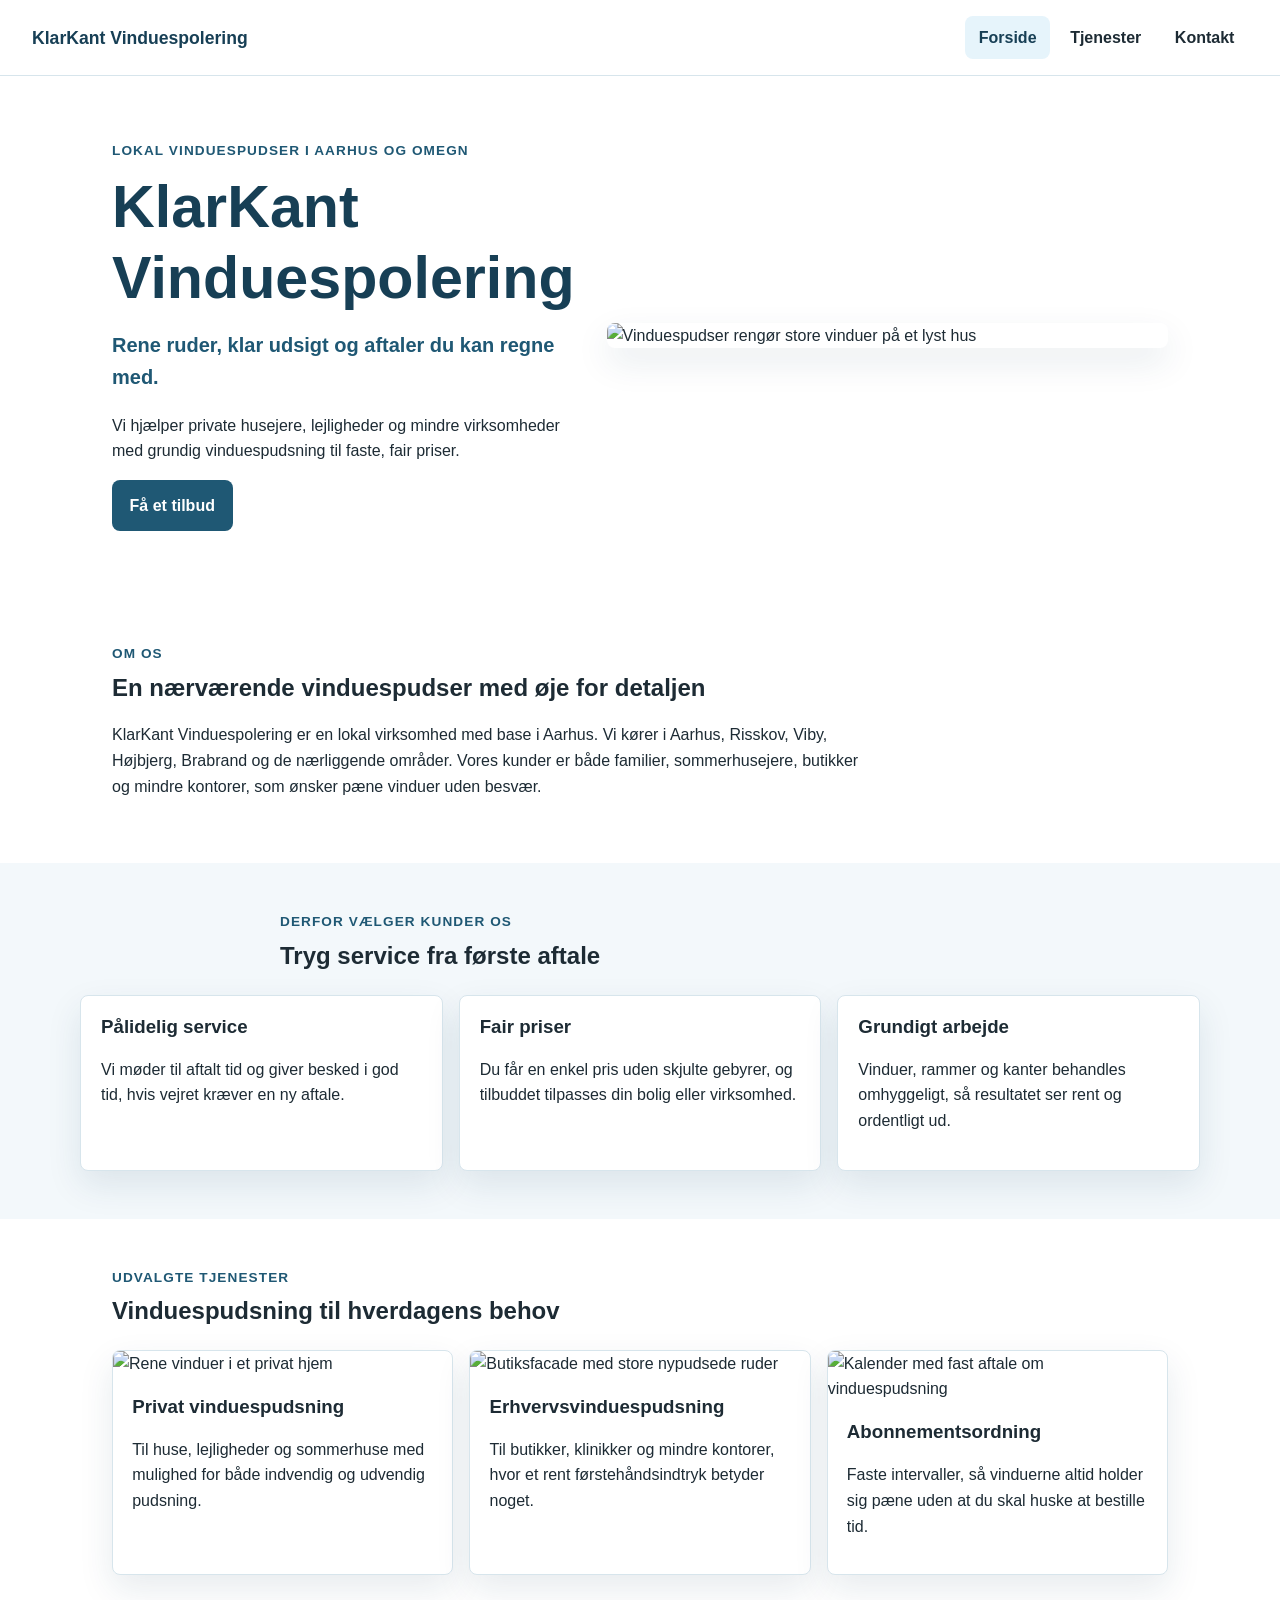
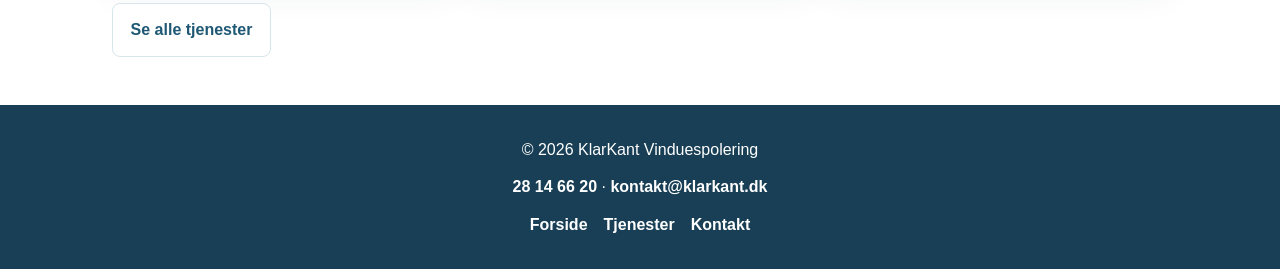
==== index.html @ 2c77745a "tilføjelse til vinduespudseren" ====
<!DOCTYPE html>
<html lang="da">
<head>
  <meta charset="UTF-8">
  <meta name="viewport" content="width=device-width, initial-scale=1.0">
  <title>KlarKant Vinduespolering | Lokal vinduespudser</title>
  <link rel="stylesheet" href="css/styles.css">
</head>
<body>
  <header class="site-header">
    <a class="site-logo" href="index.html" aria-label="KlarKant Vinduespolering forside">
      KlarKant Vinduespolering
    </a>

    <nav class="main-navigation" aria-label="Hovednavigation">
      <ul>
        <li><a class="active" href="index.html" aria-current="page">Forside</a></li>
        <li><a href="tjenester.html">Tjenester</a></li>
        <li><a href="kontakt.html">Kontakt</a></li>
      </ul>
    </nav>
  </header>

  <main>
    <!-- Hero-sektion -->
    <section class="helt">
      <div class="helt-indhold">
        <p class="overlinje">Lokal vinduespudser i Aarhus og omegn</p>
        <h1>KlarKant Vinduespolering</h1>
        <p class="slogan">Rene ruder, klar udsigt og aftaler du kan regne med.</p>
        <p>
          Vi hjælper private husejere, lejligheder og mindre virksomheder med
          grundig vinduespudsning til faste, fair priser.
        </p>
        <a class="knap" href="kontakt.html">Få et tilbud</a>
      </div>
      <img src="https://placehold.co/1200x700/e8f5fb/244963?text=Vinduespudsning+af+hus" alt="Vinduespudser rengør store vinduer på et lyst hus">
    </section>

    <!-- Præsentation af virksomheden -->
    <section class="sektion">
      <div class="tekstblok">
        <p class="overlinje">Om os</p>
        <h2>En nærværende vinduespudser med øje for detaljen</h2>
        <p>
          KlarKant Vinduespolering er en lokal virksomhed med base i Aarhus.
          Vi kører i Aarhus, Risskov, Viby, Højbjerg, Brabrand og de nærliggende
          områder. Vores kunder er både familier, sommerhusejere, butikker og
          mindre kontorer, som ønsker pæne vinduer uden besvær.
        </p>
      </div>
    </section>

    <!-- Grunde til at vælge virksomheden -->
    <section class="sektion lys-sektion">
      <div class="sektion-top">
        <p class="overlinje">Derfor vælger kunder os</p>
        <h2>Tryg service fra første aftale</h2>
      </div>
      <div class="kort-grid">
        <article class="info-kort">
          <h3>Pålidelig service</h3>
          <p>Vi møder til aftalt tid og giver besked i god tid, hvis vejret kræver en ny aftale.</p>
        </article>
        <article class="info-kort">
          <h3>Fair priser</h3>
          <p>Du får en enkel pris uden skjulte gebyrer, og tilbuddet tilpasses din bolig eller virksomhed.</p>
        </article>
        <article class="info-kort">
          <h3>Grundigt arbejde</h3>
          <p>Vinduer, rammer og kanter behandles omhyggeligt, så resultatet ser rent og ordentligt ud.</p>
        </article>
      </div>
    </section>

    <!-- Udvalgte tjenester -->
    <section class="sektion">
      <div class="sektion-top">
        <p class="overlinje">Udvalgte tjenester</p>
        <h2>Vinduespudsning til hverdagens behov</h2>
      </div>
      <div class="service-grid">
        <article class="service-kort">
          <img src="https://placehold.co/700x450/eaf7fc/244963?text=Private+hjem" alt="Rene vinduer i et privat hjem">
          <div>
            <h3>Privat vinduespudsning</h3>
            <p>Til huse, lejligheder og sommerhuse med mulighed for både indvendig og udvendig pudsning.</p>
          </div>
        </article>
        <article class="service-kort">
          <img src="https://placehold.co/700x450/f1f5f8/244963?text=Butik+og+kontor" alt="Butiksfacade med store nypudsede ruder">
          <div>
            <h3>Erhvervsvinduespudsning</h3>
            <p>Til butikker, klinikker og mindre kontorer, hvor et rent førstehåndsindtryk betyder noget.</p>
          </div>
        </article>
        <article class="service-kort">
          <img src="https://placehold.co/700x450/e8f5fb/244963?text=Fast+aftale" alt="Kalender med fast aftale om vinduespudsning">
          <div>
            <h3>Abonnementsordning</h3>
            <p>Faste intervaller, så vinduerne altid holder sig pæne uden at du skal huske at bestille tid.</p>
          </div>
        </article>
      </div>
      <div class="centreret-handling">
        <a class="knap sekundær-knap" href="tjenester.html">Se alle tjenester</a>
      </div>
    </section>
  </main>

  <footer class="site-fodnote">
    <p>&copy; 2026 KlarKant Vinduespolering</p>
    <p><a href="tel:+4528146620">28 14 66 20</a> · <a href="mailto:kontakt@klarkant.dk">kontakt@klarkant.dk</a></p>
    <nav aria-label="Sidefod navigation">
      <a href="index.html">Forside</a>
      <a href="tjenester.html">Tjenester</a>
      <a href="kontakt.html">Kontakt</a>
    </nav>
  </footer>
</body>
</html>
---- css/styles.css ----
:root {
  --farve-baggrund: #ffffff;
  --farve-lys: #f3f8fb;
  --farve-lys-blaa: #e6f4fb;
  --farve-tekst: #1d2b34;
  --farve-muted: #5f7480;
  --farve-kontrast: #1f5874;
  --farve-kontrast-moerk: #173f55;
  --farve-kant: #d7e5ec;
  --skygge: 0 14px 35px rgba(24, 63, 85, 0.1);
  --radius: 8px;
  --afstand-side: 1.25rem;
  --max-bredde: 1120px;
}

* {
  box-sizing: border-box;
}

body {
  margin: 0;
  background: var(--farve-baggrund);
  color: var(--farve-tekst);
  font-family: Arial, Helvetica, sans-serif;
  line-height: 1.6;
}

img {
  display: block;
  width: 100%;
  height: auto;
}

a {
  color: var(--farve-kontrast);
  text-decoration: none;
}

a:hover {
  color: var(--farve-kontrast-moerk);
  text-decoration: underline;
}

a:focus-visible,
button:focus-visible,
input:focus-visible,
select:focus-visible,
textarea:focus-visible {
  outline: 3px solid #81c7e8;
  outline-offset: 3px;
}

h1,
h2,
h3,
p {
  margin-top: 0;
}

h1,
h2,
h3 {
  line-height: 1.2;
}

.site-header {
  display: flex;
  flex-direction: column;
  gap: 1rem;
  padding: 1rem var(--afstand-side);
  background: #ffffff;
  border-bottom: 1px solid var(--farve-kant);
}

.site-logo {
  color: var(--farve-kontrast-moerk);
  font-size: 1.1rem;
  font-weight: 800;
  letter-spacing: 0;
}

.site-logo:hover {
  text-decoration: none;
}

.main-navigation ul {
  display: flex;
  flex-wrap: wrap;
  gap: 0.4rem;
  padding: 0;
  margin: 0;
  list-style: none;
}

.main-navigation a {
  display: inline-flex;
  padding: 0.55rem 0.85rem;
  border-radius: var(--radius);
  color: var(--farve-tekst);
  font-weight: 700;
}

.main-navigation a:hover,
.main-navigation a.active {
  background: var(--farve-lys-blaa);
  color: var(--farve-kontrast-moerk);
  text-decoration: none;
}

.helt {
  display: grid;
  gap: 2rem;
  max-width: var(--max-bredde);
  padding: 3rem var(--afstand-side);
  margin: 0 auto;
}

.helt img {
  border-radius: var(--radius);
  box-shadow: var(--skygge);
}

.helt h1,
.side-intro h1 {
  margin-bottom: 1rem;
  color: var(--farve-kontrast-moerk);
  font-size: clamp(2rem, 8vw, 3.7rem);
}

.helt p,
.side-intro p {
  max-width: 650px;
}

.slogan {
  color: var(--farve-kontrast);
  font-size: 1.25rem;
  font-weight: 700;
}

.overlinje {
  margin-bottom: 0.55rem;
  color: var(--farve-kontrast);
  font-size: 0.85rem;
  font-weight: 800;
  letter-spacing: 0.08em;
  text-transform: uppercase;
}

.knap {
  display: inline-flex;
  justify-content: center;
  align-items: center;
  min-height: 44px;
  padding: 0.8rem 1.1rem;
  border: 0;
  border-radius: var(--radius);
  background: var(--farve-kontrast);
  color: #ffffff;
  cursor: pointer;
  font: inherit;
  font-weight: 800;
  text-decoration: none;
  transition: background 160ms ease, transform 160ms ease;
}

.knap:hover {
  background: var(--farve-kontrast-moerk);
  color: #ffffff;
  text-decoration: none;
  transform: translateY(-1px);
}

.sekundær-knap {
  background: #ffffff;
  color: var(--farve-kontrast);
  border: 1px solid var(--farve-kant);
}

.sekundær-knap:hover {
  background: var(--farve-lys-blaa);
  color: var(--farve-kontrast-moerk);
}

.sektion,
.side-intro,
.cta-sektion {
  max-width: var(--max-bredde);
  padding: 3rem var(--afstand-side);
  margin: 0 auto;
}

.lys-sektion {
  max-width: none;
  background: var(--farve-lys);
}

.lys-sektion > * {
  max-width: var(--max-bredde);
  margin-right: auto;
  margin-left: auto;
}

.tekstblok {
  max-width: 760px;
}

.sektion-top {
  max-width: 720px;
  margin-bottom: 1.5rem;
}

.kort-grid,
.service-grid {
  display: grid;
  gap: 1rem;
}

.info-kort,
.service-kort,
.kontaktoplysninger,
.kontaktformular {
  border: 1px solid var(--farve-kant);
  border-radius: var(--radius);
  background: #ffffff;
  box-shadow: var(--skygge);
}

.info-kort {
  padding: 1.25rem;
}

.service-kort {
  overflow: hidden;
}

.service-kort div {
  padding: 1.2rem;
}

.centreret-handling {
  margin-top: 1.75rem;
}

.side-intro {
  padding-bottom: 1rem;
}

.service-liste {
  display: grid;
  gap: 1.5rem;
}

.service-detalje {
  display: grid;
  overflow: hidden;
  border: 1px solid var(--farve-kant);
  border-radius: var(--radius);
  background: #ffffff;
  box-shadow: var(--skygge);
}

.service-detalje div {
  padding: 1.25rem;
}

.fordele {
  padding-left: 1.2rem;
  margin-bottom: 0;
}

.fordele li + li {
  margin-top: 0.45rem;
}

.cta-sektion {
  margin-bottom: 3rem;
  border-radius: var(--radius);
  background: var(--farve-lys-blaa);
  text-align: center;
}

.cta-sektion p {
  max-width: 660px;
  margin-right: auto;
  margin-left: auto;
}

.kontakt-layout {
  display: grid;
  gap: 1.5rem;
}

.kontaktoplysninger,
.kontaktformular {
  padding: 1.25rem;
}

.kontaktoplysninger dl {
  display: grid;
  gap: 1rem;
  margin: 0;
}

.kontaktoplysninger dt {
  color: var(--farve-kontrast-moerk);
  font-weight: 800;
}

.kontaktoplysninger dd {
  margin: 0.2rem 0 0;
}

.tilbuds-hjaelp {
  margin-top: 1.5rem;
  padding: 1rem;
  border-radius: var(--radius);
  background: var(--farve-lys);
}

.kontaktformular {
  display: grid;
  gap: 1rem;
}

.formular-felt {
  display: grid;
  gap: 0.35rem;
}

.formular-felt label {
  font-weight: 800;
}

.formular-felt input,
.formular-felt select,
.formular-felt textarea {
  width: 100%;
  padding: 0.8rem;
  border: 1px solid #b9cbd4;
  border-radius: var(--radius);
  background: #ffffff;
  color: var(--farve-tekst);
  font: inherit;
}

.formular-felt textarea {
  resize: vertical;
}

.site-fodnote {
  display: grid;
  gap: 0.75rem;
  padding: 2rem var(--afstand-side);
  background: #183f55;
  color: #ffffff;
  text-align: center;
}

.site-fodnote p {
  margin: 0;
}

.site-fodnote a {
  color: #ffffff;
  font-weight: 700;
}

.site-fodnote nav {
  display: flex;
  flex-wrap: wrap;
  justify-content: center;
  gap: 1rem;
}

@media (min-width: 700px) {
  :root {
    --afstand-side: 2rem;
  }

  .site-header {
    flex-direction: row;
    align-items: center;
    justify-content: space-between;
  }

  .kort-grid,
  .service-grid {
    grid-template-columns: repeat(3, 1fr);
  }

  .service-detalje {
    grid-template-columns: minmax(260px, 0.9fr) 1.1fr;
    align-items: center;
  }

  .service-detalje img {
    height: 100%;
    object-fit: cover;
  }

  .kontakt-layout {
    grid-template-columns: 0.9fr 1.1fr;
    align-items: start;
  }
}

@media (min-width: 900px) {
  .helt {
    grid-template-columns: 0.9fr 1.1fr;
    align-items: center;
    padding-top: 4rem;
    padding-bottom: 4rem;
  }
}
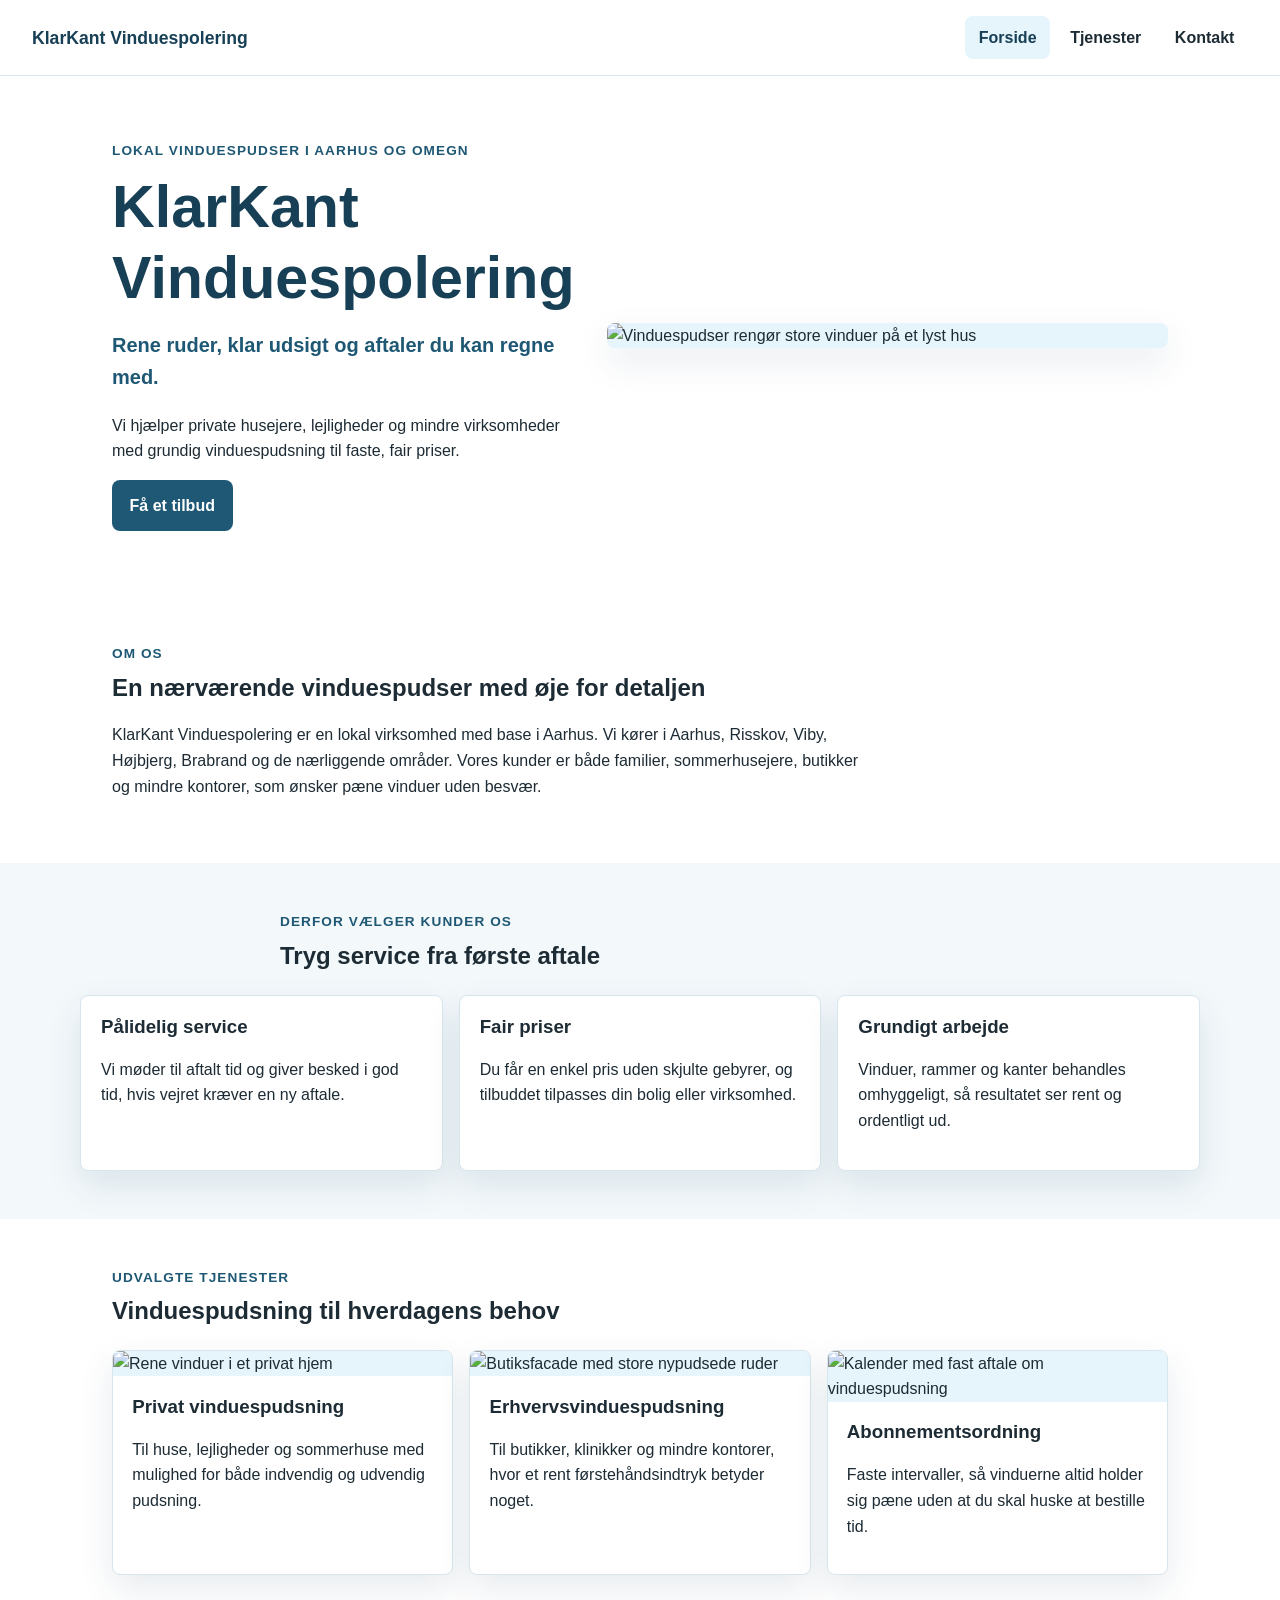
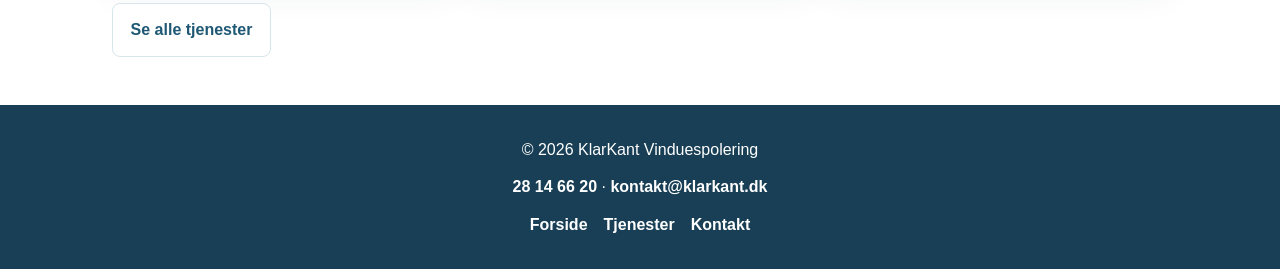
==== commit 460a8d63: "tilføjelse til vinduespudseren" ====
--- a/index.html
+++ b/index.html
@@ -3,10 +3,12 @@
 <head>
   <meta charset="UTF-8">
   <meta name="viewport" content="width=device-width, initial-scale=1.0">
+  <meta name="description" content="KlarKant Vinduespolering tilbyder lokal vinduespudsning til private og mindre virksomheder i Aarhus og omegn.">
   <title>KlarKant Vinduespolering | Lokal vinduespudser</title>
   <link rel="stylesheet" href="css/styles.css">
 </head>
 <body>
+  <!-- Header og navigation -->
   <header class="site-header">
     <a class="site-logo" href="index.html" aria-label="KlarKant Vinduespolering forside">
       KlarKant Vinduespolering
@@ -108,6 +110,7 @@
     </section>
   </main>
 
+  <!-- Sidefod -->
   <footer class="site-fodnote">
     <p>&copy; 2026 KlarKant Vinduespolering</p>
     <p><a href="tel:+4528146620">28 14 66 20</a> · <a href="mailto:kontakt@klarkant.dk">kontakt@klarkant.dk</a></p>
--- a/css/styles.css
+++ b/css/styles.css
@@ -31,6 +31,12 @@
   height: auto;
 }
 
+.helt img,
+.service-kort img,
+.service-detalje img {
+  background: var(--farve-lys-blaa);
+}
+
 a {
   color: var(--farve-kontrast);
   text-decoration: none;
@@ -342,10 +348,17 @@
   background: #ffffff;
   color: var(--farve-tekst);
   font: inherit;
+  transition: border-color 160ms ease, box-shadow 160ms ease;
 }
 
 .formular-felt textarea {
   resize: vertical;
+}
+
+.formular-felt input:hover,
+.formular-felt select:hover,
+.formular-felt textarea:hover {
+  border-color: var(--farve-kontrast);
 }
 
 .site-fodnote {
